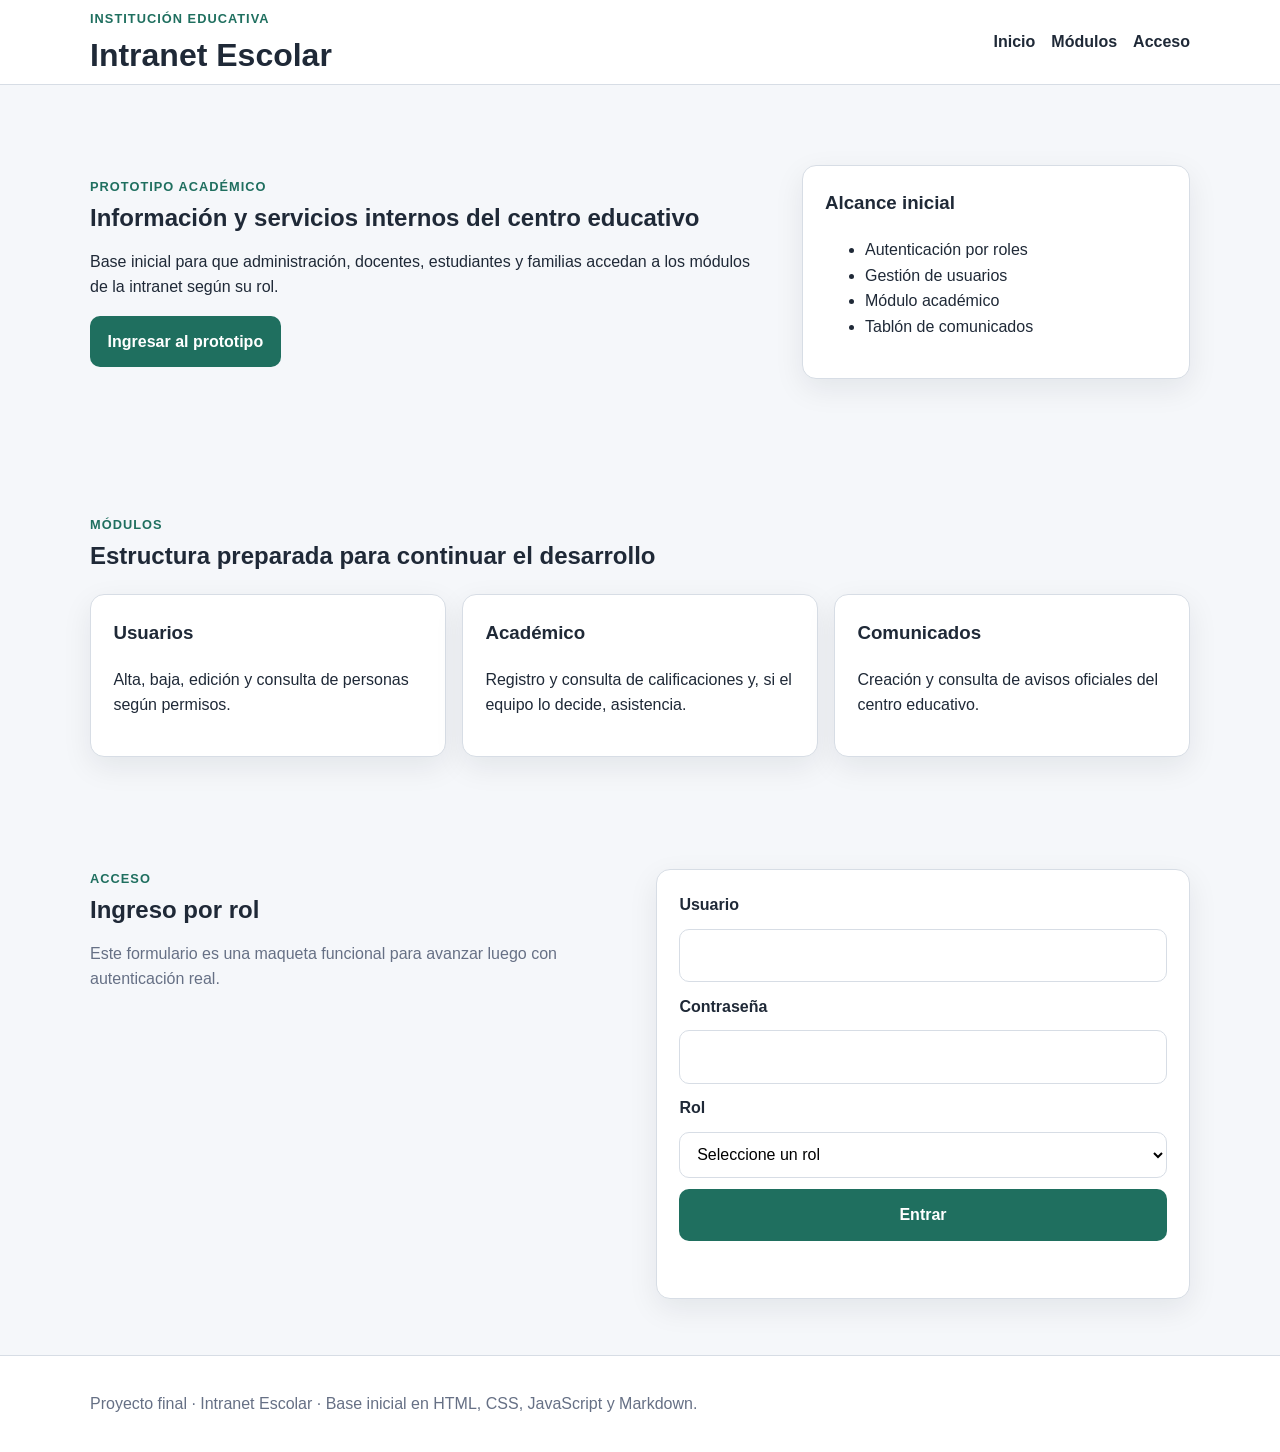
==== pages/dashboard.html @ ecdcbba5 "Implementar estructura base del proyecto" ====
<!DOCTYPE html>
<html lang="es">
<head>
  <meta charset="UTF-8">
  <meta name="viewport" content="width=device-width, initial-scale=1.0">
  <title>Panel | Intranet Escolar</title>
  <link rel="stylesheet" href="../src/styles/index.css">
</head>
<body>
  <header class="site-header">
    <div class="container header-content">
      <div>
        <p class="eyebrow">Intranet Escolar</p>
        <h1>Panel principal</h1>
      </div>
      <button id="logoutButton" class="button button-secondary" type="button">Cerrar sesión</button>
    </div>
  </header>

  <main class="container section">
    <section class="dashboard-welcome">
      <p class="eyebrow">Sesión activa</p>
      <h2 id="welcomeTitle">Bienvenido</h2>
      <p id="roleDescription" class="muted"></p>
    </section>

    <section class="grid grid-3" aria-label="Módulos disponibles">
      <article class="card module-card" data-roles="administracion">
        <h3>Gestión de usuarios</h3>
        <p>Base para crear, editar, listar y desactivar usuarios.</p>
        <span class="status">Pendiente de implementación</span>
      </article>

      <article class="card module-card" data-roles="administracion,docente,estudiante">
        <h3>Módulo académico</h3>
        <p>Base para calificaciones y/o asistencia según el alcance del equipo.</p>
        <span class="status">Pendiente de implementación</span>
      </article>

      <article class="card module-card" data-roles="administracion,docente,estudiante">
        <h3>Comunicados</h3>
        <p>Base para publicar y consultar avisos del centro.</p>
        <span class="status">Pendiente de implementación</span>
      </article>
    </section>
  </main>

  <script src="../src/js/dashboard.js"></script>
</body>
</html>
---- src/styles/index.css ----
:root {
  --bg: #f5f7fa;
  --surface: #ffffff;
  --text: #1f2937;
  --muted: #667085;
  --border: #d7dde5;
  --primary: #1f6f5f;
  --primary-dark: #175548;
  --focus: #111827;
  --radius: 14px;
  --shadow: 0 10px 30px rgba(17, 24, 39, 0.08);
}

* { box-sizing: border-box; }
html { scroll-behavior: smooth; }
body {
  margin: 0;
  font-family: Arial, Helvetica, sans-serif;
  color: var(--text);
  background: var(--bg);
  line-height: 1.6;
}

.container { width: min(1100px, calc(100% - 2rem)); margin: 0 auto; }
.site-header { background: var(--surface); border-bottom: 1px solid var(--border); }
.header-content { min-height: 84px; display: flex; align-items: center; justify-content: space-between; gap: 1rem; }
.site-header h1, .hero h2, .section h2 { margin: 0; line-height: 1.2; }
nav { display: flex; gap: 1rem; flex-wrap: wrap; }
nav a { color: var(--text); text-decoration: none; font-weight: 700; }
nav a:hover { text-decoration: underline; }

.hero { display: grid; grid-template-columns: 1.4fr 0.8fr; gap: 2rem; align-items: center; padding: 5rem 0; }
.section { padding: 3.5rem 0; }
.section-heading { margin-bottom: 1.5rem; }
.eyebrow { margin: 0 0 .4rem; color: var(--primary); font-weight: 800; text-transform: uppercase; letter-spacing: .08em; font-size: .8rem; }
.muted { color: var(--muted); }

.grid { display: grid; gap: 1rem; }
.grid-3 { grid-template-columns: repeat(3, 1fr); }
.card { background: var(--surface); border: 1px solid var(--border); border-radius: var(--radius); padding: 1.4rem; box-shadow: var(--shadow); }
.card h3 { margin-top: 0; }

.button {
  display: inline-block;
  border: 0;
  border-radius: 10px;
  background: var(--primary);
  color: white;
  padding: .8rem 1.1rem;
  font: inherit;
  font-weight: 800;
  text-decoration: none;
  cursor: pointer;
}
.button:hover { background: var(--primary-dark); }
.button-secondary { background: #374151; }

.login-layout { display: grid; grid-template-columns: 1fr 1fr; gap: 2rem; align-items: start; }
.form-card { display: grid; gap: .7rem; }
label { font-weight: 700; }
input, select {
  width: 100%;
  padding: .8rem;
  border: 1px solid var(--border);
  border-radius: 10px;
  background: white;
  font: inherit;
}
input:focus, select:focus, button:focus, a:focus { outline: 3px solid var(--focus); outline-offset: 3px; }
.form-message { min-height: 1.5rem; margin: 0; color: var(--primary-dark); font-weight: 700; }
.status { display: inline-block; margin-top: .5rem; font-size: .9rem; color: var(--muted); }
.dashboard-welcome { margin-bottom: 1.5rem; }
.hidden { display: none !important; }
.site-footer { border-top: 1px solid var(--border); background: var(--surface); padding: 1.2rem 0; color: var(--muted); }

@media (max-width: 760px) {
  .hero, .login-layout, .grid-3 { grid-template-columns: 1fr; }
  .header-content { align-items: flex-start; flex-direction: column; padding: 1rem 0; }
}
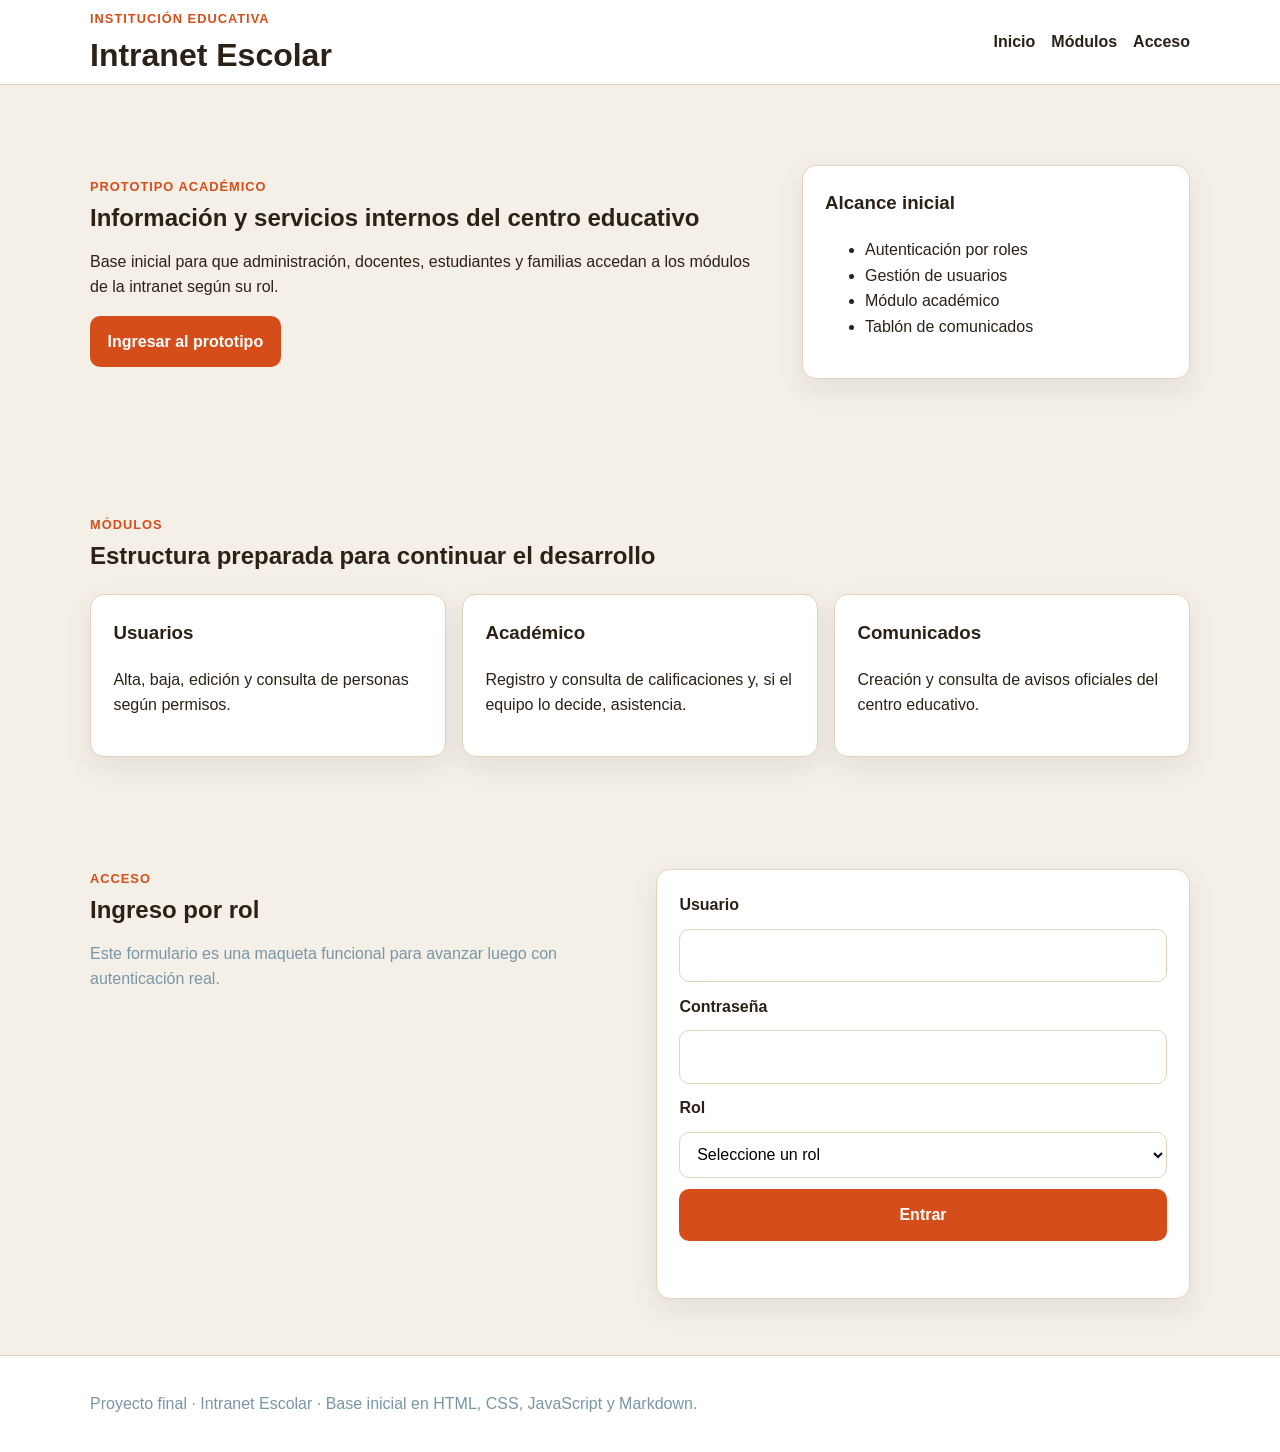
==== commit 4c7785fe: "Implementacion del modulo de gestion academica" ====
--- a/pages/dashboard.html
+++ b/pages/dashboard.html
@@ -33,8 +33,9 @@
 
       <article class="card module-card" data-roles="administracion,docente,estudiante">
         <h3>Módulo académico</h3>
-        <p>Base para calificaciones y/o asistencia según el alcance del equipo.</p>
-        <span class="status">Pendiente de implementación</span>
+        <p>Registro y consulta de calificaciones según el rol de la sesión.</p>
+        <a class="button module-link" href="../pages/academico.html">Abrir módulo</a>
+        <span class="status status-ready">Implementación inicial disponible</span>
       </article>
 
       <article class="card module-card" data-roles="administracion,docente,estudiante">
--- a/src/styles/index.css
+++ b/src/styles/index.css
@@ -1,14 +1,14 @@
 :root {
-  --bg: #f5f7fa;
+  --bg: #F4EFE7;
   --surface: #ffffff;
-  --text: #1f2937;
-  --muted: #667085;
-  --border: #d7dde5;
-  --primary: #1f6f5f;
-  --primary-dark: #175548;
-  --focus: #111827;
+  --text: #2B2117;
+  --muted: #7996A7;
+  --border: #E3D3B9;
+  --primary: #D54E1A;
+  --primary-dark: #A83B13;
+  --focus: #1F1B16;
   --radius: 14px;
-  --shadow: 0 10px 30px rgba(17, 24, 39, 0.08);
+  --shadow: 0 10px 30px rgba(31, 27, 22, 0.08);
 }
 
 * { box-sizing: border-box; }
@@ -53,7 +53,7 @@
   cursor: pointer;
 }
 .button:hover { background: var(--primary-dark); }
-.button-secondary { background: #374151; }
+.button-secondary { background: #7996A7; }
 
 .login-layout { display: grid; grid-template-columns: 1fr 1fr; gap: 2rem; align-items: start; }
 .form-card { display: grid; gap: .7rem; }
@@ -76,4 +76,4 @@
 @media (max-width: 760px) {
   .hero, .login-layout, .grid-3 { grid-template-columns: 1fr; }
   .header-content { align-items: flex-start; flex-direction: column; padding: 1rem 0; }
-}
+}
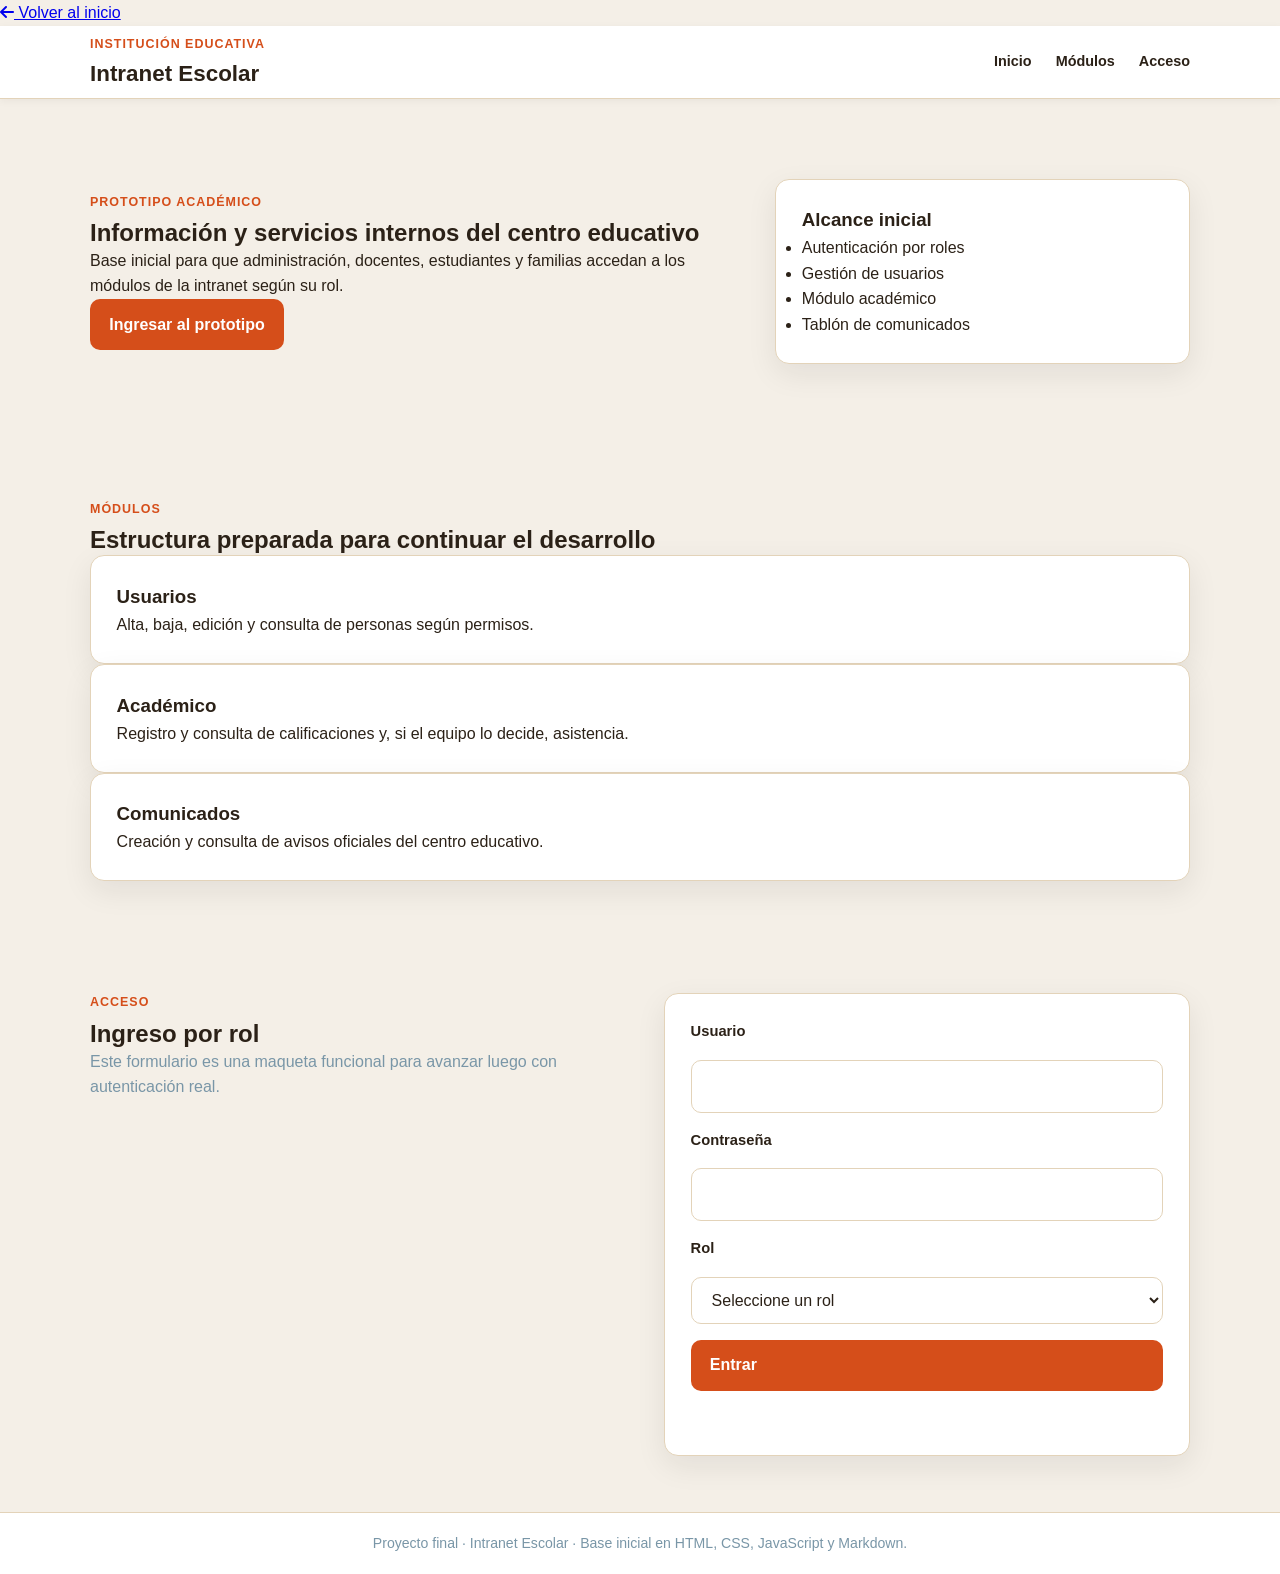
==== commit b3ebdc54: "actualización de los archivos usuarios y login, y implmentación de dos archivos .md" ====
--- a/pages/dashboard.html
+++ b/pages/dashboard.html
@@ -3,8 +3,10 @@
 <head>
   <meta charset="UTF-8">
   <meta name="viewport" content="width=device-width, initial-scale=1.0">
-  <title>Panel | Intranet Escolar</title>
+  <meta name="description" content="Panel principal de la Intranet Escolar. Accede a los módulos disponibles según tu rol institucional.">
+  <title>Panel principal | Intranet Escolar</title>
   <link rel="stylesheet" href="../src/styles/index.css">
+  <link rel="stylesheet" href="https://cdnjs.cloudflare.com/ajax/libs/font-awesome/6.4.0/css/all.min.css">
 </head>
 <body>
   <header class="site-header">
@@ -13,7 +15,9 @@
         <p class="eyebrow">Intranet Escolar</p>
         <h1>Panel principal</h1>
       </div>
-      <button id="logoutButton" class="button button-secondary" type="button">Cerrar sesión</button>
+      <button id="logoutButton" class="button button-secondary" type="button">
+        <i class="fa-solid fa-right-from-bracket" aria-hidden="true"></i> Cerrar sesión
+      </button>
     </div>
   </header>
 
@@ -26,22 +30,27 @@
 
     <section class="grid grid-3" aria-label="Módulos disponibles">
       <article class="card module-card" data-roles="administracion">
-        <h3>Gestión de usuarios</h3>
-        <p>Base para crear, editar, listar y desactivar usuarios.</p>
-        <span class="status">Pendiente de implementación</span>
+        <h3><i class="fa-solid fa-users-gear" aria-hidden="true" style="color:var(--primary);margin-right:.5rem;"></i>Gestión de usuarios</h3>
+        <p>Crear, editar, listar y desactivar usuarios del sistema por rol.</p>
+        <a class="button" href="usuarios.html" style="margin-top: 1rem; display: inline-flex; align-items: center; gap: .5rem;">
+          <i class="fa-solid fa-arrow-right" aria-hidden="true"></i> Acceder
+        </a>
       </article>
 
       <article class="card module-card" data-roles="administracion,docente,estudiante">
-        <h3>Módulo académico</h3>
+        <h3><i class="fa-solid fa-graduation-cap" aria-hidden="true" style="color:var(--primary);margin-right:.5rem;"></i>Módulo académico</h3>
         <p>Registro y consulta de calificaciones según el rol de la sesión.</p>
-        <a class="button module-link" href="../pages/academico.html">Abrir módulo</a>
-        <span class="status status-ready">Implementación inicial disponible</span>
+        <a class="button" href="academico.html" style="margin-top: 1rem; display: inline-flex; align-items: center; gap: .5rem;">
+          <i class="fa-solid fa-arrow-right" aria-hidden="true"></i> Abrir módulo
+        </a>
       </article>
 
       <article class="card module-card" data-roles="administracion,docente,estudiante">
-        <h3>Comunicados</h3>
-        <p>Base para publicar y consultar avisos del centro.</p>
-        <span class="status">Pendiente de implementación</span>
+        <h3><i class="fa-solid fa-bullhorn" aria-hidden="true" style="color:var(--primary);margin-right:.5rem;"></i>Comunicados</h3>
+        <p>Publicar y consultar avisos y comunicados oficiales del centro.</p>
+        <a class="button" href="comunicados.html" style="margin-top: 1rem; display: inline-flex; align-items: center; gap: .5rem;">
+          <i class="fa-solid fa-arrow-right" aria-hidden="true"></i> Abrir módulo
+        </a>
       </article>
     </section>
   </main>
--- a/src/styles/index.css
+++ b/src/styles/index.css
@@ -1,79 +1,5 @@
-:root {
-  --bg: #F4EFE7;
-  --surface: #ffffff;
-  --text: #2B2117;
-  --muted: #7996A7;
-  --border: #E3D3B9;
-  --primary: #D54E1A;
-  --primary-dark: #A83B13;
-  --focus: #1F1B16;
-  --radius: 14px;
-  --shadow: 0 10px 30px rgba(31, 27, 22, 0.08);
-}
+/* index.css — Alias de compatibilidad hacia login.css
+   Las variables del sistema de diseño (tokens CSS, clases base) están en login.css.
+   Este archivo existe para no romper páginas que referencian index.css. */
 
-* { box-sizing: border-box; }
-html { scroll-behavior: smooth; }
-body {
-  margin: 0;
-  font-family: Arial, Helvetica, sans-serif;
-  color: var(--text);
-  background: var(--bg);
-  line-height: 1.6;
-}
-
-.container { width: min(1100px, calc(100% - 2rem)); margin: 0 auto; }
-.site-header { background: var(--surface); border-bottom: 1px solid var(--border); }
-.header-content { min-height: 84px; display: flex; align-items: center; justify-content: space-between; gap: 1rem; }
-.site-header h1, .hero h2, .section h2 { margin: 0; line-height: 1.2; }
-nav { display: flex; gap: 1rem; flex-wrap: wrap; }
-nav a { color: var(--text); text-decoration: none; font-weight: 700; }
-nav a:hover { text-decoration: underline; }
-
-.hero { display: grid; grid-template-columns: 1.4fr 0.8fr; gap: 2rem; align-items: center; padding: 5rem 0; }
-.section { padding: 3.5rem 0; }
-.section-heading { margin-bottom: 1.5rem; }
-.eyebrow { margin: 0 0 .4rem; color: var(--primary); font-weight: 800; text-transform: uppercase; letter-spacing: .08em; font-size: .8rem; }
-.muted { color: var(--muted); }
-
-.grid { display: grid; gap: 1rem; }
-.grid-3 { grid-template-columns: repeat(3, 1fr); }
-.card { background: var(--surface); border: 1px solid var(--border); border-radius: var(--radius); padding: 1.4rem; box-shadow: var(--shadow); }
-.card h3 { margin-top: 0; }
-
-.button {
-  display: inline-block;
-  border: 0;
-  border-radius: 10px;
-  background: var(--primary);
-  color: white;
-  padding: .8rem 1.1rem;
-  font: inherit;
-  font-weight: 800;
-  text-decoration: none;
-  cursor: pointer;
-}
-.button:hover { background: var(--primary-dark); }
-.button-secondary { background: #7996A7; }
-
-.login-layout { display: grid; grid-template-columns: 1fr 1fr; gap: 2rem; align-items: start; }
-.form-card { display: grid; gap: .7rem; }
-label { font-weight: 700; }
-input, select {
-  width: 100%;
-  padding: .8rem;
-  border: 1px solid var(--border);
-  border-radius: 10px;
-  background: white;
-  font: inherit;
-}
-input:focus, select:focus, button:focus, a:focus { outline: 3px solid var(--focus); outline-offset: 3px; }
-.form-message { min-height: 1.5rem; margin: 0; color: var(--primary-dark); font-weight: 700; }
-.status { display: inline-block; margin-top: .5rem; font-size: .9rem; color: var(--muted); }
-.dashboard-welcome { margin-bottom: 1.5rem; }
-.hidden { display: none !important; }
-.site-footer { border-top: 1px solid var(--border); background: var(--surface); padding: 1.2rem 0; color: var(--muted); }
-
-@media (max-width: 760px) {
-  .hero, .login-layout, .grid-3 { grid-template-columns: 1fr; }
-  .header-content { align-items: flex-start; flex-direction: column; padding: 1rem 0; }
-}+@import url('./login.css');
